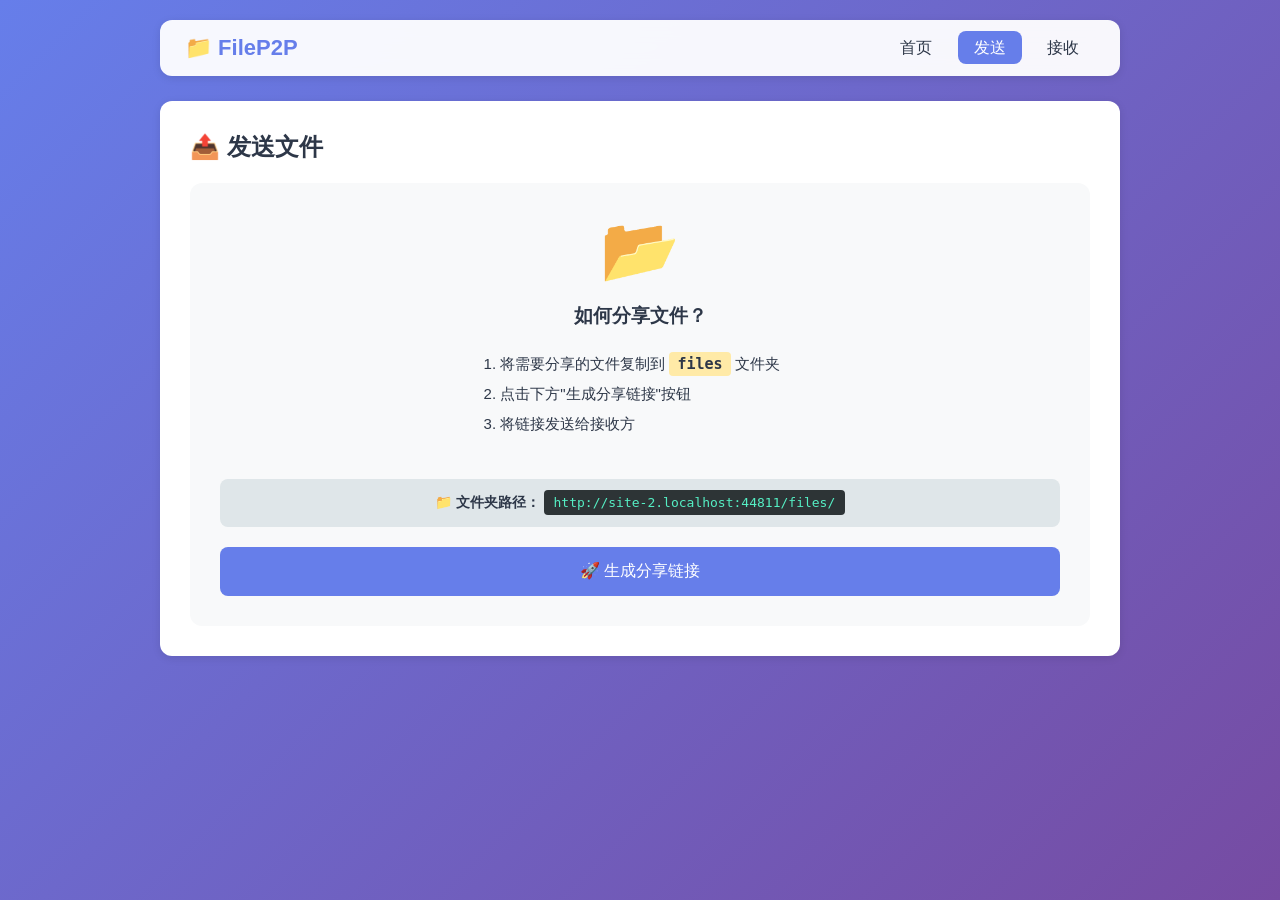
==== web/sender.html @ 1a44aa8d "new file:   .gitignore 	new file:   README.md 	new file:   client/__init__.py 	new file:   client/co" ====
<!DOCTYPE html>
<html lang="zh-CN">
<head>
    <meta charset="UTF-8">
    <meta name="viewport" content="width=device-width, initial-scale=1.0">
    <title>发送文件 - FileP2P</title>
    <link rel="stylesheet" href="/web/static/css/style.css">
</head>
<body>
    <div class="container">
        <nav class="navbar">
            <a href="/" class="nav-brand">📁 FileP2P</a>
            <div class="nav-links">
                <a href="/">首页</a>
                <a href="/web/sender.html" class="active">发送</a>
                <a href="/web/receiver.html">接收</a>
            </div>
        </nav>

        <!-- 说明区域 -->
        <div class="upload-section" id="info-section">
            <h2>📤 发送文件</h2>
            
            <div class="info-card">
                <div class="info-icon">📂</div>
                <h3>如何分享文件？</h3>
                <ol class="instruction-list">
                    <li>将需要分享的文件复制到 <code class="path-highlight">files</code> 文件夹</li>
                    <li>点击下方"生成分享链接"按钮</li>
                    <li>将链接发送给接收方</li>
                </ol>
                
                <div class="folder-path">
                    <span class="label">📁 文件夹路径：</span>
                    <code id="share-dir"></code>
                </div>
                
                <button class="btn btn-primary btn-large" onclick="generateShareLink()" id="share-btn">
                    🚀 生成分享链接
                </button>
            </div>
        </div>

        <!-- 分享结果 -->
        <div class="share-section" id="share-section" style="display:none">
            <h2>🔗 分享链接已生成</h2>
            
            <div class="share-card">
                <h3>📡 局域网访问</h3>
                <div class="url-box">
                    <input type="text" id="local-url" readonly class="url-input">
                    <button class="btn btn-secondary" onclick="copyUrl('local-url')">复制</button>
                </div>
                <p class="url-hint">同一WiFi下的设备使用此地址</p>
            </div>

            <div class="share-card" id="access-code-card">
                <h3>🔑 访问码</h3>
                <div class="code-display" id="access-code-display"></div>
                <p class="url-hint">接收方首次连接需要输入</p>
            </div>

            <div class="share-card">
                <h3>📋 共享文件列表</h3>
                <div class="file-summary" id="file-summary"></div>
            </div>

            <button class="btn btn-primary" onclick="refreshShare()">
                🔄 刷新文件列表
            </button>
        </div>
    </div>

    <script src="/web/static/js/common.js"></script>
    <script>
        // 显示文件夹路径
        fetch('/api/stats')
            .then(() => {
                // 从当前URL推断
                const url = window.location.origin;
                document.getElementById('share-dir').textContent = url + '/files/';
            });

        async function generateShareLink() {
            const btn = document.getElementById('share-btn');
            btn.textContent = '⏳ 生成中...';
            btn.disabled = true;

            try {
                const response = await fetch('/api/share');
                const data = await response.json();

                if (data.success) {
                    document.getElementById('info-section').style.display = 'none';
                    document.getElementById('share-section').style.display = 'block';
                    
                    document.getElementById('local-url').value = data.local_url;
                    document.getElementById('access-code-display').textContent = data.access_code || '无';
                    
                    // 显示文件列表
                    const summary = document.getElementById('file-summary');
                    if (data.files && data.files.length > 0) {
                        summary.innerHTML = `
                            <p>共 <strong>${data.file_count}</strong> 个文件，总大小 <strong>${formatSize(data.total_size)}</strong></p>
                            <ul class="file-mini-list">
                                ${data.files.map(f => `
                                    <li>📎 ${f.name} (${formatSize(f.size)})</li>
                                `).join('')}
                            </ul>
                        `;
                    } else {
                        summary.innerHTML = '<p style="color: #f56565;">⚠️ files 文件夹为空，请先放入文件</p>';
                    }
                    
                    showToast(data.message, 'success');
                } else {
                    showToast(data.error || '生成失败', 'error');
                }
            } catch (error) {
                showToast('请求失败: ' + error.message, 'error');
            } finally {
                btn.textContent = '🚀 生成分享链接';
                btn.disabled = false;
            }
        }

        async function refreshShare() {
            await generateShareLink();
        }
    </script>

    <style>
        .info-card {
            background: #f8f9fa;
            border-radius: 12px;
            padding: 30px;
            text-align: center;
            margin-top: 20px;
        }
        .info-icon {
            font-size: 64px;
            margin-bottom: 15px;
        }
        .instruction-list {
            text-align: left;
            display: inline-block;
            margin: 20px auto;
            font-size: 15px;
            line-height: 2;
        }
        .path-highlight {
            background: #ffeaa7;
            padding: 3px 8px;
            border-radius: 4px;
            font-weight: bold;
        }
        .folder-path {
            background: #dfe6e9;
            padding: 15px;
            border-radius: 8px;
            margin: 20px 0;
            font-size: 14px;
        }
        .folder-path code {
            background: #2d3436;
            color: #55efc4;
            padding: 5px 10px;
            border-radius: 4px;
            font-size: 13px;
            word-break: break-all;
        }
        .file-mini-list {
            list-style: none;
            text-align: left;
            max-height: 200px;
            overflow-y: auto;
            padding: 10px;
            background: #f8f9fa;
            border-radius: 8px;
        }
        .file-mini-list li {
            padding: 5px 0;
            border-bottom: 1px solid #eee;
            font-size: 13px;
        }
        .label {
            font-weight: bold;
        }
    </style>
</body>
</html>
---- web/static/css/style.css ----
/* ==================== 全局样式 ==================== */
* {
    margin: 0;
    padding: 0;
    box-sizing: border-box;
}

:root {
    --primary: #667eea;
    --primary-dark: #5a67d8;
    --secondary: #764ba2;
    --success: #48bb78;
    --danger: #f56565;
    --warning: #ed8936;
    --info: #4299e1;
    --bg: #f7fafc;
    --card-bg: #ffffff;
    --text: #2d3748;
    --text-light: #718096;
    --border: #e2e8f0;
    --shadow: 0 2px 8px rgba(0,0,0,0.1);
    --radius: 12px;
}

body {
    font-family: -apple-system, BlinkMacSystemFont, 'Segoe UI', Roboto, 'Helvetica Neue', Arial, sans-serif;
    background: linear-gradient(135deg, var(--primary) 0%, var(--secondary) 100%);
    min-height: 100vh;
    color: var(--text);
}

.container {
    max-width: 1000px;
    margin: 0 auto;
    padding: 20px;
}

/* ==================== 导航栏 ==================== */
.navbar {
    background: rgba(255,255,255,0.95);
    backdrop-filter: blur(10px);
    border-radius: var(--radius);
    padding: 15px 25px;
    display: flex;
    justify-content: space-between;
    align-items: center;
    margin-bottom: 25px;
    box-shadow: var(--shadow);
}

.nav-brand {
    font-size: 22px;
    font-weight: 700;
    color: var(--primary);
    text-decoration: none;
}

.nav-links a {
    color: var(--text);
    text-decoration: none;
    padding: 8px 16px;
    border-radius: 8px;
    margin-left: 5px;
    transition: all 0.3s;
}

.nav-links a:hover,
.nav-links a.active {
    background: var(--primary);
    color: white;
}

/* ==================== 头部 ==================== */
.header {
    text-align: center;
    padding: 40px 20px;
    color: white;
}

.header h1 {
    font-size: 42px;
    margin-bottom: 10px;
    text-shadow: 2px 2px 4px rgba(0,0,0,0.2);
}

.subtitle {
    font-size: 20px;
    opacity: 0.9;
}

.description {
    margin-top: 10px;
    opacity: 0.7;
    font-size: 14px;
}

/* ==================== 角色选择卡片 ==================== */
.role-selection {
    display: flex;
    gap: 25px;
    justify-content: center;
    margin: 30px 0;
    flex-wrap: wrap;
}

.role-card {
    background: var(--card-bg);
    border-radius: 16px;
    padding: 40px 30px;
    text-align: center;
    cursor: pointer;
    transition: all 0.3s ease;
    flex: 1;
    min-width: 280px;
    max-width: 380px;
    box-shadow: var(--shadow);
}

.role-card:hover {
    transform: translateY(-5px);
    box-shadow: 0 10px 30px rgba(0,0,0,0.15);
}

.role-icon {
    color: var(--primary);
    margin-bottom: 20px;
}

.role-card h2 {
    font-size: 24px;
    margin-bottom: 10px;
}

.role-card p {
    color: var(--text-light);
    margin-bottom: 20px;
}

.feature-list {
    list-style: none;
    text-align: left;
    margin-top: 15px;
}

.feature-list li {
    padding: 5px 0;
    color: var(--text-light);
    font-size: 14px;
}

.feature-list li::before {
    content: '✅ ';
}

/* ==================== 特性展示 ==================== */
.features-section {
    background: rgba(255,255,255,0.95);
    border-radius: var(--radius);
    padding: 30px;
    margin-top: 30px;
    text-align: center;
}

.features-section h2 {
    margin-bottom: 25px;
}

.features-grid {
    display: grid;
    grid-template-columns: repeat(auto-fit, minmax(150px, 1fr));
    gap: 20px;
}

.feature-item {
    padding: 20px;
    border-radius: var(--radius);
    background: var(--bg);
    transition: transform 0.3s;
}

.feature-item:hover {
    transform: scale(1.05);
}

.feature-icon {
    font-size: 36px;
    display: block;
    margin-bottom: 10px;
}

.feature-item h3 {
    font-size: 16px;
    margin-bottom: 5px;
}

.feature-item p {
    font-size: 13px;
    color: var(--text-light);
}

/* ==================== 按钮 ==================== */
.btn {
    padding: 10px 20px;
    border-radius: 8px;
    border: none;
    cursor: pointer;
    font-size: 14px;
    font-weight: 500;
    transition: all 0.3s;
    display: inline-flex;
    align-items: center;
    gap: 8px;
}

.btn:hover {
    transform: translateY(-1px);
    box-shadow: 0 4px 12px rgba(0,0,0,0.15);
}

.btn:active {
    transform: translateY(0);
}

.btn-primary {
    background: var(--primary);
    color: white;
}

.btn-secondary {
    background: var(--border);
    color: var(--text);
}

.btn-danger {
    background: var(--danger);
    color: white;
}

.btn-large {
    padding: 14px 30px;
    font-size: 16px;
    width: 100%;
    justify-content: center;
}

/* ==================== 上传区域 ==================== */
.upload-section, .share-section, .connect-section, .browse-section, .download-section {
    background: var(--card-bg);
    border-radius: var(--radius);
    padding: 30px;
    margin-bottom: 20px;
    box-shadow: var(--shadow);
}

.upload-zone {
    border: 3px dashed var(--primary);
    border-radius: var(--radius);
    padding: 50px 30px;
    text-align: center;
    transition: all 0.3s;
    cursor: pointer;
    margin: 20px 0;
}

.upload-zone:hover,
.upload-zone.drag-over {
    background: rgba(102, 126, 234, 0.05);
    border-color: var(--secondary);
}

.upload-icon {
    color: var(--primary);
    margin-bottom: 15px;
}

.upload-hint {
    color: var(--text-light);
    font-size: 13px;
    margin: 10px 0 20px;
}

/* ==================== 文件列表 ==================== */
.file-list {
    margin-top: 20px;
}

.file-list-header {
    display: flex;
    justify-content: space-between;
    align-items: center;
    margin-bottom: 15px;
}

.file-items {
    max-height: 300px;
    overflow-y: auto;
    border: 1px solid var(--border);
    border-radius: 8px;
}

.file-item {
    display: flex;
    align-items: center;
    padding: 12px 15px;
    border-bottom: 1px solid var(--border);
    transition: background 0.2s;
}

.file-item:last-child {
    border-bottom: none;
}

.file-item:hover {
    background: var(--bg);
}

.file-item-icon {
    font-size: 28px;
    margin-right: 12px;
    width: 40px;
    text-align: center;
}

.file-item-info {
    flex: 1;
}

.file-item-name {
    font-weight: 500;
    margin-bottom: 3px;
    word-break: break-all;
}

.file-item-size {
    color: var(--text-light);
    font-size: 13px;
}

.file-item-remove {
    color: var(--danger);
    cursor: pointer;
    padding: 5px 10px;
    border-radius: 5px;
    border: none;
    background: none;
    font-size: 18px;
}

.file-item-remove:hover {
    background: rgba(245, 101, 101, 0.1);
}

.file-actions {
    margin-top: 20px;
}

.action-row {
    margin-bottom: 12px;
    display: flex;
    align-items: center;
    gap: 10px;
}

.checkbox-label {
    display: flex;
    align-items: center;
    gap: 8px;
    cursor: pointer;
    font-size: 14px;
}

.input-small {
    padding: 6px 12px;
    border: 1px solid var(--border);
    border-radius: 6px;
    font-size: 14px;
    width: 200px;
}

/* ==================== 分享信息 ==================== */
.share-card {
    background: var(--bg);
    border-radius: 8px;
    padding: 20px;
    margin-bottom: 15px;
}

.share-card h3 {
    margin-bottom: 12px;
    font-size: 16px;
}

.url-box {
    display: flex;
    gap: 10px;
}

.url-input {
    flex: 1;
    padding: 10px 15px;
    border: 1px solid var(--border);
    border-radius: 8px;
    font-size: 14px;
    font-family: monospace;
    background: white;
}

.url-hint {
    color: var(--text-light);
    font-size: 12px;
    margin-top: 8px;
}

.code-display {
    font-size: 32px;
    font-weight: 700;
    letter-spacing: 8px;
    color: var(--primary);
    text-align: center;
    padding: 10px;
    font-family: monospace;
}

.transfer-status {
    margin-top: 20px;
}

.status-grid {
    display: grid;
    grid-template-columns: repeat(3, 1fr);
    gap: 15px;
    margin-top: 10px;
}

.status-item {
    text-align: center;
    padding: 15px;
    background: var(--bg);
    border-radius: 8px;
}

.status-label {
    display: block;
    color: var(--text-light);
    font-size: 12px;
    margin-bottom: 5px;
}

.status-value {
    display: block;
    font-size: 20px;
    font-weight: 600;
    color: var(--primary);
}

/* ==================== 连接区域 ==================== */
.connect-card {
    margin-top: 20px;
}

.smart-detect, .manual-connect {
    margin-bottom: 25px;
}

.input-group {
    display: flex;
    gap: 10px;
    margin-bottom: 12px;
}

.input-group input {
    flex: 1;
    padding: 12px 15px;
    border: 1px solid var(--border);
    border-radius: 8px;
    font-size: 14px;
}

.detect-result {
    margin-top: 10px;
    padding: 15px;
    border-radius: 8px;
    background: var(--bg);
    display: none;
}

.detect-result.show {
    display: block;
}

.detect-result.direct {
    border-left: 4px solid var(--success);
}

.detect-result.tunnel {
    border-left: 4px solid var(--info);
}

/* ==================== 文件浏览 ==================== */
.browse-header {
    margin-bottom: 20px;
}

.browse-toolbar {
    display: flex;
    gap: 10px;
    margin-top: 15px;
    flex-wrap: wrap;
}

.input-search {
    flex: 1;
    min-width: 200px;
    padding: 8px 15px;
    border: 1px solid var(--border);
    border-radius: 8px;
    font-size: 14px;
}

.select-sort {
    padding: 8px 15px;
    border: 1px solid var(--border);
    border-radius: 8px;
    font-size: 14px;
    background: white;
}

.file-grid {
    display: grid;
    grid-template-columns: repeat(auto-fill, minmax(250px, 1fr));
    gap: 15px;
    margin-top: 15px;
}

.file-card {
    border: 1px solid var(--border);
    border-radius: var(--radius);
    padding: 20px;
    cursor: pointer;
    transition: all 0.3s;
    position: relative;
}

.file-card:hover {
    border-color: var(--primary);
    box-shadow: 0 4px 12px rgba(102, 126, 234, 0.15);
}

.file-card.selected {
    border-color: var(--primary);
    background: rgba(102, 126, 234, 0.05);
}

.file-card-checkbox {
    position: absolute;
    top: 10px;
    right: 10px;
    width: 22px;
    height: 22px;
    cursor: pointer;
}

.file-card-icon {
    font-size: 36px;
    display: block;
    margin-bottom: 10px;
}

.file-card-name {
    font-weight: 500;
    margin-bottom: 5px;
    word-break: break-all;
    font-size: 14px;
}

.file-card-size {
    color: var(--text-light);
    font-size: 13px;
}

.file-card-meta {
    display: flex;
    justify-content: space-between;
    margin-top: 10px;
    font-size: 12px;
    color: var(--text-light);
}

/* ==================== 下载任务 ==================== */
.download-tasks {
    margin-top: 15px;
}

.download-task {
    background: var(--bg);
    border-radius: 8px;
    padding: 15px;
    margin-bottom: 10px;
}

.task-header {
    display: flex;
    justify-content: space-between;
    align-items: center;
    margin-bottom: 10px;
}

.task-name {
    font-weight: 500;
    font-size: 14px;
}

.task-status {
    font-size: 13px;
    padding: 3px 10px;
    border-radius: 12px;
}

.task-status.transferring {
    background: rgba(66, 153, 225, 0.1);
    color: var(--info);
}

.task-status.completed {
    background: rgba(72, 187, 120, 0.1);
    color: var(--success);
}

.task-status.error {
    background: rgba(245, 101, 101, 0.1);
    color: var(--danger);
}

.progress-bar {
    width: 100%;
    height: 6px;
    background: var(--border);
    border-radius: 3px;
    overflow: hidden;
    margin: 8px 0;
}

.progress-fill {
    height: 100%;
    background: linear-gradient(90deg, var(--primary), var(--secondary));
    border-radius: 3px;
    transition: width 0.3s ease;
}

.task-info {
    display: flex;
    justify-content: space-between;
    font-size: 12px;
    color: var(--text-light);
}

/* ==================== 页脚 ==================== */
.footer {
    text-align: center;
    padding: 20px;
    color: rgba(255,255,255,0.7);
    font-size: 13px;
    margin-top: 30px;
}

/* ==================== 响应式 ==================== */
@media (max-width: 768px) {
    .container {
        padding: 10px;
    }
    
    .role-selection {
        flex-direction: column;
        align-items: center;
    }
    
    .status-grid {
        grid-template-columns: 1fr;
    }
    
    .file-grid {
        grid-template-columns: 1fr;
    }
    
    .browse-toolbar {
        flex-direction: column;
    }
    
    .url-box {
        flex-direction: column;
    }
}

/* ==================== 动画 ==================== */
@keyframes fadeIn {
    from { opacity: 0; transform: translateY(10px); }
    to { opacity: 1; transform: translateY(0); }
}

.upload-section, .share-section, .connect-section, .browse-section {
    animation: fadeIn 0.3s ease;
}

@keyframes pulse {
    0%, 100% { opacity: 1; }
    50% { opacity: 0.5; }
}

.transferring .progress-fill {
    animation: pulse 1.5s infinite;
}
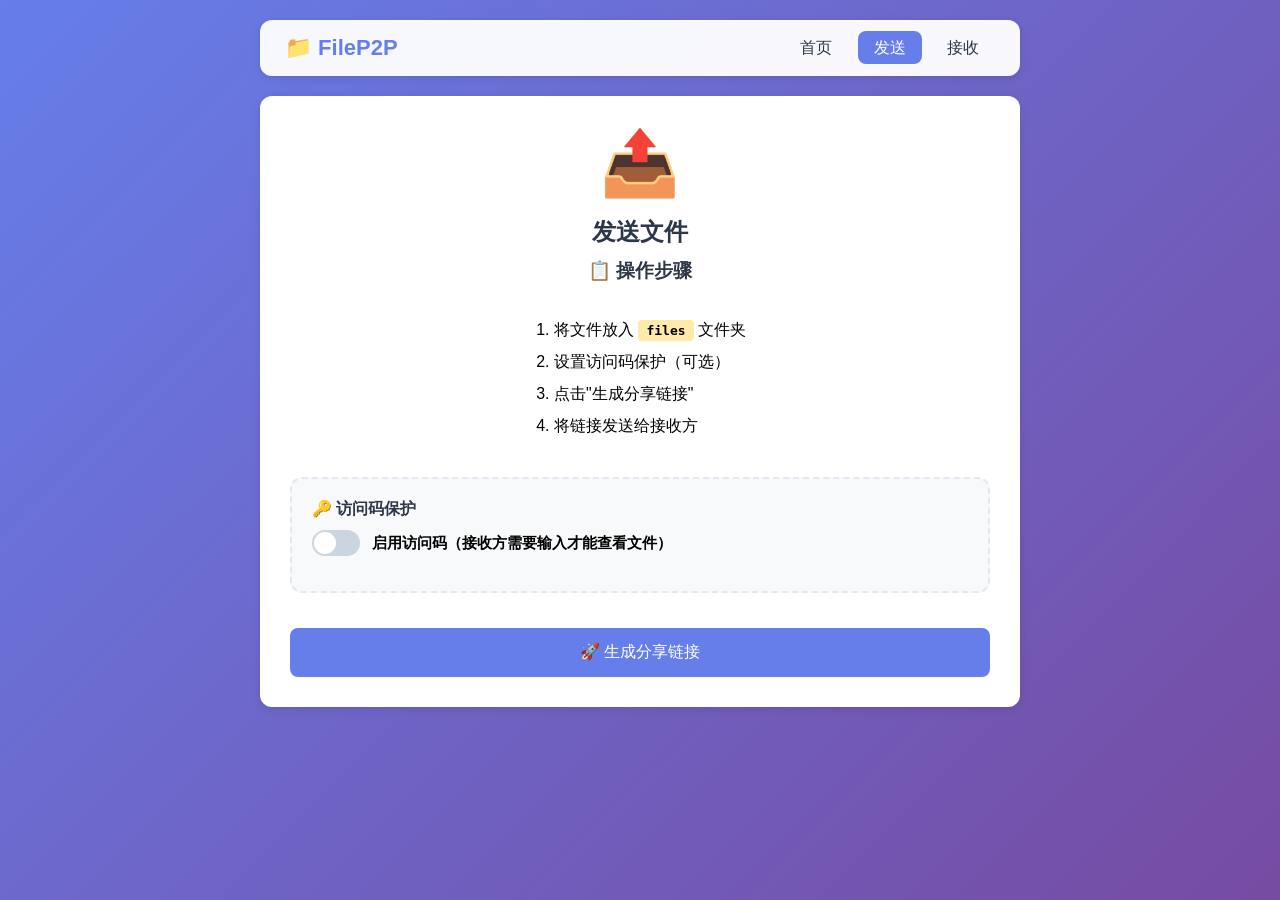
==== commit 0e359531: "modified:   server/stream_server.py 	modified:   start.bat 	modified:   web/sender.html" ====
--- a/web/sender.html
+++ b/web/sender.html
@@ -4,7 +4,74 @@
     <meta charset="UTF-8">
     <meta name="viewport" content="width=device-width, initial-scale=1.0">
     <title>发送文件 - FileP2P</title>
-    <link rel="stylesheet" href="/web/static/css/style.css">
+    <style>
+        *{margin:0;padding:0;box-sizing:border-box}
+        :root{--primary:#667eea;--success:#48bb78;--danger:#f56565;--bg:#f7fafc;--card:#fff;--text:#2d3748;--light:#718096;--border:#e2e8f0;--radius:12px}
+        body{font-family:-apple-system,BlinkMacSystemFont,'Segoe UI',sans-serif;background:linear-gradient(135deg,#667eea,#764ba2);min-height:100vh}
+        .container{max-width:800px;margin:0 auto;padding:20px}
+        .navbar{background:rgba(255,255,255,.95);border-radius:var(--radius);padding:15px 25px;display:flex;justify-content:space-between;align-items:center;margin-bottom:20px;box-shadow:0 2px 8px rgba(0,0,0,.1)}
+        .nav-brand{font-size:22px;font-weight:700;color:var(--primary);text-decoration:none}
+        .nav-links a{color:var(--text);text-decoration:none;padding:8px 16px;border-radius:8px;margin-left:5px;transition:.3s}
+        .nav-links a:hover,.nav-links a.active{background:var(--primary);color:white}
+        .card{background:var(--card);border-radius:var(--radius);padding:30px;margin-bottom:20px;box-shadow:0 2px 8px rgba(0,0,0,.1);animation:fadeIn .3s}
+        @keyframes fadeIn{from{opacity:0;transform:translateY(10px)}to{opacity:1;transform:translateY(0)}}
+        .info-icon{font-size:64px;text-align:center;margin-bottom:15px}
+        h2{color:var(--text);margin-bottom:10px}
+        h3{color:var(--text);margin-bottom:15px}
+        h4{color:var(--text);margin-bottom:10px}
+        .instruction-list{text-align:left;display:inline-block;margin:15px auto;line-height:2;padding-left:20px}
+        .path-highlight{background:#ffeaa7;padding:3px 8px;border-radius:4px;font-weight:bold}
+        .btn{padding:10px 20px;border-radius:8px;border:none;cursor:pointer;font-size:14px;font-weight:500;transition:.3s;display:inline-flex;align-items:center;gap:6px}
+        .btn:hover{transform:translateY(-1px);box-shadow:0 4px 12px rgba(0,0,0,.15)}
+        .btn-primary{background:var(--primary);color:white}
+        .btn-secondary{background:var(--border);color:var(--text)}
+        .btn-danger{background:var(--danger);color:white}
+        .btn-success{background:var(--success);color:white}
+        .btn-large{padding:14px 30px;font-size:16px;width:100%;justify-content:center;margin-top:15px}
+        .btn-sm{padding:6px 12px!important;font-size:12px!important}
+        
+        /* 访问码设置 */
+        .access-code-section{background:#f8f9fa;border-radius:12px;padding:20px;margin:20px 0;text-align:left;border:2px dashed var(--border)}
+        .toggle-row{display:flex;align-items:center;gap:12px;cursor:pointer;margin-bottom:15px}
+        .toggle-switch{position:relative;width:48px;height:26px;flex-shrink:0}
+        .toggle-switch input{display:none}
+        .slider{position:absolute;top:0;left:0;right:0;bottom:0;background:#cbd5e0;border-radius:13px;transition:.3s}
+        .slider::after{content:'';position:absolute;width:22px;height:22px;background:white;border-radius:50%;top:2px;left:2px;transition:.3s}
+        .toggle-switch input:checked+.slider{background:var(--success)}
+        .toggle-switch input:checked+.slider::after{left:24px}
+        .toggle-label{font-weight:600;font-size:15px}
+        
+        .code-controls{margin-top:15px;display:none}
+        .code-controls.show{display:block}
+        .code-input-row{display:flex;gap:8px;align-items:center;flex-wrap:wrap}
+        .code-input{flex:1;min-width:180px;padding:10px 14px;border:2px solid var(--border);border-radius:8px;font-size:18px;letter-spacing:4px;text-transform:uppercase;font-family:monospace;text-align:center;font-weight:bold}
+        .code-input:focus{border-color:var(--primary);outline:none;box-shadow:0 0 0 3px rgba(102,126,234,.2)}
+        .code-status{margin-top:10px;padding:8px 12px;border-radius:6px;font-size:13px;font-weight:500}
+        .code-status.active{background:#c6f6d5;color:#276749}
+        .code-status.inactive{background:#fed7d7;color:#9b2c2c}
+        
+        /* 分享区域 */
+        .share-section{display:none}
+        .share-section.show{display:block}
+        .url-box{display:flex;gap:10px;margin:10px 0}
+        .url-input{flex:1;padding:10px 15px;border:1px solid var(--border);border-radius:8px;font-size:14px;font-family:monospace;background:white}
+        .code-display{font-size:36px;font-weight:700;letter-spacing:8px;color:var(--primary);text-align:center;padding:15px;font-family:monospace}
+        .url-hint{color:var(--light);font-size:12px;margin-top:5px}
+        .file-summary{margin-top:10px}
+        .file-mini-list{list-style:none;max-height:200px;overflow-y:auto;padding:10px;background:#f8f9fa;border-radius:8px}
+        .file-mini-list li{padding:5px 0;border-bottom:1px solid #eee;font-size:13px}
+        .toast{position:fixed;top:20px;right:20px;padding:15px 25px;color:white;border-radius:8px;z-index:1000;animation:fadeIn .3s}
+        .toast-success{background:var(--success)}
+        .toast-error{background:var(--danger)}
+        .toast-info{background:var(--primary)}
+        
+        @media(max-width:600px){
+            .container{padding:10px}
+            .navbar{flex-direction:column;gap:10px}
+            .code-input-row{flex-direction:column}
+            .btn-large{width:100%}
+        }
+    </style>
 </head>
 <body>
     <div class="container">
@@ -17,175 +84,238 @@
             </div>
         </nav>
 
-        <!-- 说明区域 -->
-        <div class="upload-section" id="info-section">
-            <h2>📤 发送文件</h2>
+        <div class="card" id="info-section">
+            <div class="info-icon">📤</div>
+            <h2 style="text-align:center;">发送文件</h2>
             
-            <div class="info-card">
-                <div class="info-icon">📂</div>
-                <h3>如何分享文件？</h3>
+            <div style="text-align:center;">
+                <h3>📋 操作步骤</h3>
                 <ol class="instruction-list">
-                    <li>将需要分享的文件复制到 <code class="path-highlight">files</code> 文件夹</li>
-                    <li>点击下方"生成分享链接"按钮</li>
+                    <li>将文件放入 <code class="path-highlight">files</code> 文件夹</li>
+                    <li>设置访问码保护（可选）</li>
+                    <li>点击"生成分享链接"</li>
                     <li>将链接发送给接收方</li>
                 </ol>
+            </div>
+
+            <!-- 访问码设置 -->
+            <div class="access-code-section">
+                <h4>🔑 访问码保护</h4>
                 
-                <div class="folder-path">
-                    <span class="label">📁 文件夹路径：</span>
-                    <code id="share-dir"></code>
+                <label class="toggle-row">
+                    <span class="toggle-switch">
+                        <input type="checkbox" id="enable-code" onchange="toggleCode()">
+                        <span class="slider"></span>
+                    </span>
+                    <span class="toggle-label">启用访问码（接收方需要输入才能查看文件）</span>
+                </label>
+                
+                <div class="code-controls" id="code-controls">
+                    <div class="code-input-row">
+                        <input type="text" class="code-input" id="code-input" placeholder="输入访问码" maxlength="10">
+                        <button class="btn btn-secondary btn-sm" onclick="randomCode()">🎲 随机</button>
+                        <button class="btn btn-success btn-sm" onclick="applyCode()">✅ 应用</button>
+                        <button class="btn btn-danger btn-sm" onclick="clearCode()">🗑 清除</button>
+                    </div>
+                    <div class="code-status inactive" id="code-status">当前无访问码保护</div>
                 </div>
+            </div>
+
+            <button class="btn btn-primary btn-large" onclick="generateShare()" id="share-btn">
+                🚀 生成分享链接
+            </button>
+        </div>
+
+        <!-- 分享结果 -->
+        <div class="share-section" id="share-section">
+            <div class="card">
+                <h2 style="text-align:center;">🔗 分享链接已生成</h2>
                 
-                <button class="btn btn-primary btn-large" onclick="generateShareLink()" id="share-btn">
-                    🚀 生成分享链接
-                </button>
+                <div style="margin:20px 0;">
+                    <h4>📡 局域网访问地址</h4>
+                    <div class="url-box">
+                        <input type="text" id="local-url" readonly class="url-input">
+                        <button class="btn btn-secondary" onclick="copyUrl()">📋 复制</button>
+                    </div>
+                    <p class="url-hint">同一网络下的设备使用此地址访问</p>
+                </div>
+
+                <div id="code-card" style="display:none;margin:20px 0;background:#fffbeb;border:2px solid #f6e05e;border-radius:12px;padding:20px;text-align:center;">
+                    <h4>🔑 访问码</h4>
+                    <div class="code-display" id="code-display"></div>
+                    <p style="color:#975a16;font-size:13px;margin-top:8px;">⚠️ 接收方需要输入此访问码</p>
+                </div>
+
+                <div style="margin:20px 0;">
+                    <h4>📋 共享文件 (<span id="file-count">0</span> 个)</h4>
+                    <div class="file-summary" id="file-list"></div>
+                </div>
+
+                <button class="btn btn-primary" onclick="generateShare()">🔄 刷新</button>
             </div>
         </div>
-
-        <!-- 分享结果 -->
-        <div class="share-section" id="share-section" style="display:none">
-            <h2>🔗 分享链接已生成</h2>
-            
-            <div class="share-card">
-                <h3>📡 局域网访问</h3>
-                <div class="url-box">
-                    <input type="text" id="local-url" readonly class="url-input">
-                    <button class="btn btn-secondary" onclick="copyUrl('local-url')">复制</button>
-                </div>
-                <p class="url-hint">同一WiFi下的设备使用此地址</p>
-            </div>
-
-            <div class="share-card" id="access-code-card">
-                <h3>🔑 访问码</h3>
-                <div class="code-display" id="access-code-display"></div>
-                <p class="url-hint">接收方首次连接需要输入</p>
-            </div>
-
-            <div class="share-card">
-                <h3>📋 共享文件列表</h3>
-                <div class="file-summary" id="file-summary"></div>
-            </div>
-
-            <button class="btn btn-primary" onclick="refreshShare()">
-                🔄 刷新文件列表
-            </button>
-        </div>
     </div>
 
-    <script src="/web/static/js/common.js"></script>
     <script>
-        // 显示文件夹路径
-        fetch('/api/stats')
-            .then(() => {
-                // 从当前URL推断
-                const url = window.location.origin;
-                document.getElementById('share-dir').textContent = url + '/files/';
+        let hasCode = false;
+        let currentCode = null;
+
+        // 初始化
+        (async () => {
+            try {
+                const r = await fetch('/api/share');
+                const d = await r.json();
+                if (d.has_access_code) {
+                    hasCode = true;
+                    currentCode = d.access_code;
+                    document.getElementById('enable-code').checked = true;
+                    document.getElementById('code-controls').classList.add('show');
+                    document.getElementById('code-input').value = currentCode;
+                    document.getElementById('code-status').textContent = '✅ 当前访问码: ' + currentCode;
+                    document.getElementById('code-status').className = 'code-status active';
+                }
+            } catch(e) {}
+        })();
+
+        function toggleCode() {
+            const on = document.getElementById('enable-code').checked;
+            document.getElementById('code-controls').classList.toggle('show', on);
+            if (!on) clearCode();
+        }
+
+        function randomCode() {
+            const chars = 'ABCDEFGHJKLMNPQRSTUVWXYZ23456789';
+            let c = '';
+            for (let i = 0; i < 6; i++) c += chars[Math.floor(Math.random() * chars.length)];
+            document.getElementById('code-input').value = c;
+        }
+
+        async function applyCode() {
+            const code = document.getElementById('code-input').value.trim();
+            if (!code) {
+                // 自动生成
+                const r = await fetch('/api/set-access-code', {
+                    method: 'POST',
+                    headers: {'Content-Type': 'application/json'},
+                    body: JSON.stringify({action: 'generate'})
+                });
+                const d = await r.json();
+                if (d.success) {
+                    hasCode = true;
+                    currentCode = d.access_code;
+                    document.getElementById('code-input').value = currentCode;
+                    document.getElementById('code-status').textContent = '✅ 访问码: ' + currentCode;
+                    document.getElementById('code-status').className = 'code-status active';
+                    toast('已生成随机访问码', 'success');
+                }
+            } else {
+                const r = await fetch('/api/set-access-code', {
+                    method: 'POST',
+                    headers: {'Content-Type': 'application/json'},
+                    body: JSON.stringify({action: 'set', code})
+                });
+                const d = await r.json();
+                if (d.success) {
+                    hasCode = true;
+                    currentCode = d.access_code;
+                    document.getElementById('code-status').textContent = '✅ 访问码: ' + currentCode;
+                    document.getElementById('code-status').className = 'code-status active';
+                    toast('访问码已设置', 'success');
+                } else {
+                    toast(d.error || '设置失败', 'error');
+                }
+            }
+        }
+
+        async function clearCode() {
+            const r = await fetch('/api/set-access-code', {
+                method: 'POST',
+                headers: {'Content-Type': 'application/json'},
+                body: JSON.stringify({action: 'clear'})
             });
-
-        async function generateShareLink() {
+            const d = await r.json();
+            if (d.success) {
+                hasCode = false;
+                currentCode = null;
+                document.getElementById('enable-code').checked = false;
+                document.getElementById('code-controls').classList.remove('show');
+                document.getElementById('code-input').value = '';
+                document.getElementById('code-status').textContent = '当前无访问码保护';
+                document.getElementById('code-status').className = 'code-status inactive';
+                toast('访问码已清除', 'info');
+            }
+        }
+
+        async function generateShare() {
             const btn = document.getElementById('share-btn');
             btn.textContent = '⏳ 生成中...';
             btn.disabled = true;
 
             try {
-                const response = await fetch('/api/share');
-                const data = await response.json();
-
-                if (data.success) {
+                const r = await fetch('/api/share');
+                const d = await r.json();
+
+                if (d.success) {
                     document.getElementById('info-section').style.display = 'none';
-                    document.getElementById('share-section').style.display = 'block';
-                    
-                    document.getElementById('local-url').value = data.local_url;
-                    document.getElementById('access-code-display').textContent = data.access_code || '无';
-                    
-                    // 显示文件列表
-                    const summary = document.getElementById('file-summary');
-                    if (data.files && data.files.length > 0) {
-                        summary.innerHTML = `
-                            <p>共 <strong>${data.file_count}</strong> 个文件，总大小 <strong>${formatSize(data.total_size)}</strong></p>
+                    document.getElementById('share-section').classList.add('show');
+
+                    document.getElementById('local-url').value = d.local_url;
+                    document.getElementById('file-count').textContent = d.file_count;
+
+                    // 访问码
+                    if (d.has_access_code) {
+                        document.getElementById('code-card').style.display = 'block';
+                        document.getElementById('code-display').textContent = d.access_code;
+                    } else {
+                        document.getElementById('code-card').style.display = 'none';
+                    }
+
+                    // 文件列表
+                    const fl = document.getElementById('file-list');
+                    if (d.files.length > 0) {
+                        let total = 0;
+                        fl.innerHTML = `
+                            <p style="margin-bottom:10px;">总大小: <strong>${formatSize(d.total_size)}</strong></p>
                             <ul class="file-mini-list">
-                                ${data.files.map(f => `
-                                    <li>📎 ${f.name} (${formatSize(f.size)})</li>
-                                `).join('')}
-                            </ul>
-                        `;
+                                ${d.files.map(f => { total += f.size; return `<li>📎 ${f.name} (${formatSize(f.size)})</li>`; }).join('')}
+                            </ul>`;
                     } else {
-                        summary.innerHTML = '<p style="color: #f56565;">⚠️ files 文件夹为空，请先放入文件</p>';
+                        fl.innerHTML = '<p style="color:#f56565;">⚠️ 文件夹为空，请放入文件后刷新</p>';
                     }
-                    
-                    showToast(data.message, 'success');
+
+                    toast('✅ ' + d.message, 'success');
                 } else {
-                    showToast(data.error || '生成失败', 'error');
+                    toast('❌ ' + (d.error || '生成失败'), 'error');
                 }
-            } catch (error) {
-                showToast('请求失败: ' + error.message, 'error');
+            } catch(e) {
+                toast('❌ 请求失败: ' + e.message, 'error');
             } finally {
                 btn.textContent = '🚀 生成分享链接';
                 btn.disabled = false;
             }
         }
 
-        async function refreshShare() {
-            await generateShareLink();
+        function copyUrl() {
+            const inp = document.getElementById('local-url');
+            inp.select();
+            document.execCommand('copy');
+            toast('✅ 已复制！发送给接收方即可', 'success');
+        }
+
+        function toast(msg, type) {
+            const t = document.createElement('div');
+            t.className = `toast toast-${type}`;
+            t.textContent = msg;
+            document.body.appendChild(t);
+            setTimeout(() => { t.style.opacity = '0'; t.style.transition = 'opacity .3s'; setTimeout(() => t.remove(), 300); }, 2500);
+        }
+
+        function formatSize(b) {
+            const u = ['B','KB','MB','GB','TB'];
+            let i = 0;
+            while (b >= 1024 && i < u.length-1) { b /= 1024; i++; }
+            return b.toFixed(1) + ' ' + u[i];
         }
     </script>
-
-    <style>
-        .info-card {
-            background: #f8f9fa;
-            border-radius: 12px;
-            padding: 30px;
-            text-align: center;
-            margin-top: 20px;
-        }
-        .info-icon {
-            font-size: 64px;
-            margin-bottom: 15px;
-        }
-        .instruction-list {
-            text-align: left;
-            display: inline-block;
-            margin: 20px auto;
-            font-size: 15px;
-            line-height: 2;
-        }
-        .path-highlight {
-            background: #ffeaa7;
-            padding: 3px 8px;
-            border-radius: 4px;
-            font-weight: bold;
-        }
-        .folder-path {
-            background: #dfe6e9;
-            padding: 15px;
-            border-radius: 8px;
-            margin: 20px 0;
-            font-size: 14px;
-        }
-        .folder-path code {
-            background: #2d3436;
-            color: #55efc4;
-            padding: 5px 10px;
-            border-radius: 4px;
-            font-size: 13px;
-            word-break: break-all;
-        }
-        .file-mini-list {
-            list-style: none;
-            text-align: left;
-            max-height: 200px;
-            overflow-y: auto;
-            padding: 10px;
-            background: #f8f9fa;
-            border-radius: 8px;
-        }
-        .file-mini-list li {
-            padding: 5px 0;
-            border-bottom: 1px solid #eee;
-            font-size: 13px;
-        }
-        .label {
-            font-weight: bold;
-        }
-    </style>
 </body>
 </html>
